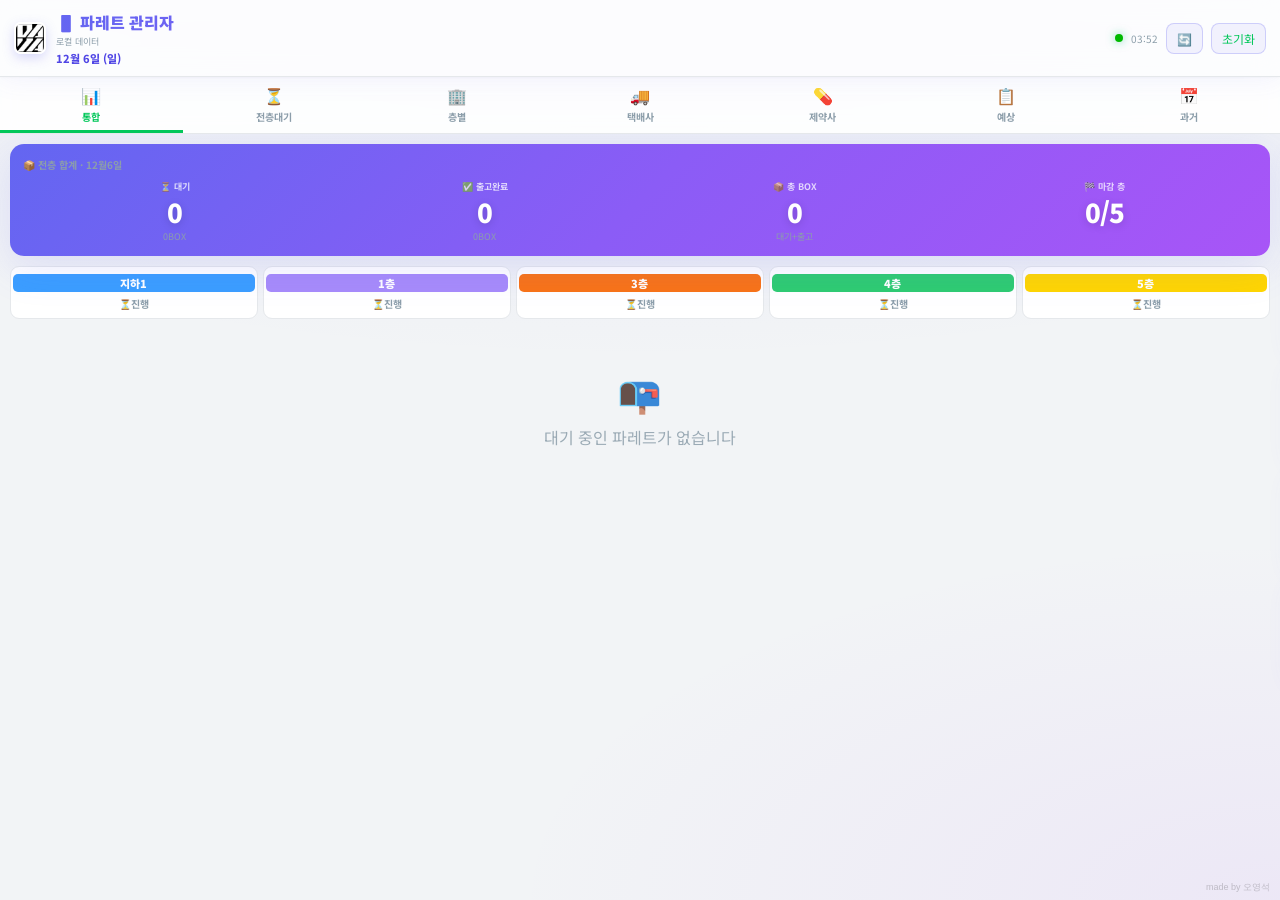
==== admin.html @ 02d4b1ae "Fix shipped pallets lingering in waiting (empty data key dropped by Firebase) When the last pallet s" ====
<!DOCTYPE html>
<html lang="ko" class="theme-admin">
<head>
<meta charset="UTF-8">
<meta name="viewport" content="width=device-width, initial-scale=1.0, maximum-scale=1.0, user-scalable=no">
<title>파레트 관리자</title>
<link rel="apple-touch-icon" href="icon-admin.png">
<meta name="apple-mobile-web-app-capable" content="yes">
<meta name="apple-mobile-web-app-status-bar-style" content="default">
<meta name="apple-mobile-web-app-title" content="파레트 관리">
<link rel="manifest" href="manifest-admin.json">
<link rel="preconnect" href="https://fonts.googleapis.com">
<link rel="preconnect" href="https://fonts.gstatic.com" crossorigin>
<link href="https://fonts.googleapis.com/css2?family=Noto+Sans+KR:wght@400;600;700;800;900&display=swap" rel="stylesheet">
<meta name="theme-color" content="#6366F1">
<link rel="stylesheet" href="css/admin-theme.css">
<style>
:root{
  --bg:#F2F4F6;--card:#FFFFFF;--card2:#F9FAFB;--border:#E5E8EB;
  --text:#1A1A1A;--muted:#8C9EAA;
  --a1:#03C75A;--a2:#FF6B00;--a3:#00B900;--a4:#5046E5;--a5:#FFA800;--a6:#FF4F8B;
  --red:#FF3D3D;
}
*{box-sizing:border-box;margin:0;padding:0;-webkit-tap-highlight-color:transparent;}
html,body{background:var(--bg);color:var(--text);font-family:'Noto Sans KR','Apple SD Gothic Neo',sans-serif;min-height:100vh;}

.hdr{position:sticky;top:0;z-index:200;background:#FFFFFF;border-bottom:2px solid var(--a1);padding:10px 14px;display:flex;align-items:center;gap:10px;box-shadow:0 1px 6px rgba(0,0,0,.07);}
.hdr-info{flex:1;min-width:0;}
.hdr-title{font-size:15px;font-weight:900;color:var(--text);}
.hdr-sub{font-size:9px;color:var(--muted);margin-top:1px;}
.hdr-r{display:flex;align-items:center;gap:8px;flex-shrink:0;}
.live-dot{width:8px;height:8px;border-radius:50%;background:var(--a3);box-shadow:0 0 6px var(--a3);animation:pulse 2s infinite;}
@keyframes pulse{0%,100%{opacity:1}50%{opacity:.4}}
.hdr-time{font-size:10px;color:var(--muted);}
.refresh-fab{background:rgba(3,199,90,.1);border:1px solid rgba(3,199,90,.3);color:var(--a1);border-radius:8px;padding:6px 10px;font-size:12px;cursor:pointer;font-family:inherit;}

/* 탭 */
.tab-nav{position:sticky;top:58px;z-index:90;background:#FFFFFF;border-bottom:1px solid var(--border);display:flex;}
.tab-btn{flex:1;border:none;background:transparent;cursor:pointer;font-family:inherit;display:flex;flex-direction:column;align-items:center;padding:7px 4px 6px;gap:2px;border-bottom:3px solid transparent;color:var(--muted);}
.tab-btn.active{color:var(--a1);border-bottom-color:var(--a1);}
.tab-icon{font-size:16px;}
.tab-label{font-size:10px;font-weight:700;}
.tab-badge{font-size:9px;background:var(--red);color:#fff;border-radius:8px;padding:1px 5px;min-width:14px;text-align:center;}

/* 슬라이더 */
.pages-outer{overflow:hidden;}
.pages-slider{display:flex;width:700%;transition:transform .3s cubic-bezier(.4,0,.2,1);}
.page{width:14.285%;padding:10px 10px 80px;}

/* 요약 */
.big-card{background:linear-gradient(135deg,#E8F5EC,#EEF9F1);border:1px solid rgba(3,199,90,.22);border-radius:14px;padding:13px;margin-bottom:10px;position:relative;overflow:hidden;}
.big-card::before{content:'';position:absolute;top:0;left:0;right:0;height:3px;background:linear-gradient(90deg,var(--a1),var(--a4),var(--a6));}
.big-grid{display:grid;grid-template-columns:1fr 1fr 1fr 1fr;gap:6px;}
.bgn{text-align:center;}
.bgn-lbl{font-size:9px;color:var(--muted);font-weight:700;}
.bgn-val{font-size:22px;font-weight:900;letter-spacing:-1px;}

/* 마감 알림 */
.alert-card{background:rgba(46,204,113,.07);border:1.5px solid rgba(46,204,113,.25);border-radius:12px;padding:10px 12px;margin-bottom:8px;}
.alert-title{font-size:12px;font-weight:800;color:var(--a3);margin-bottom:8px;}
.alert-item{display:flex;align-items:center;gap:8px;padding:5px 0;border-bottom:1px solid rgba(46,204,113,.1);}
.alert-item:last-child{border-bottom:none;}
.alert-floor{padding:2px 8px;border-radius:5px;font-size:10px;font-weight:900;color:#fff;flex-shrink:0;}
.alert-txt{font-size:11px;font-weight:700;flex:1;}
.alert-time{font-size:10px;color:var(--muted);}

/* 카드 공통 */
.card{background:var(--card);border:1px solid var(--border);border-radius:12px;overflow:hidden;margin-bottom:8px;}
.card-hdr{padding:9px 12px;background:var(--card2);border-bottom:1px solid var(--border);display:flex;align-items:center;gap:8px;}
.card-body{padding:8px;}

/* 택배사 카드 */
.c-bar{width:4px;height:20px;border-radius:3px;flex-shrink:0;}
.c-name{font-size:13px;font-weight:800;flex:1;}
.c-total{text-align:right;}
.c-plt{font-size:16px;font-weight:900;}
.c-box{font-size:10px;color:var(--muted);}

/* 파레트 카드 (작은 버전) */
.plt-row{display:flex;align-items:flex-start;gap:7px;background:var(--card2);border-radius:8px;padding:7px 9px;margin-bottom:5px;}
.plt-row:last-child{margin-bottom:0;}
.pr-dot{width:6px;height:6px;border-radius:50%;flex-shrink:0;margin-top:4px;}
.pr-info{flex:1;}
.pr-top{display:flex;align-items:center;gap:5px;margin-bottom:3px;}
.pr-no{background:var(--a5);color:#000;border-radius:4px;padding:1px 6px;font-size:11px;font-weight:900;}
.pr-floor{font-size:9px;padding:1px 5px;border-radius:4px;color:#fff;}
.pr-box{font-size:12px;font-weight:900;color:var(--text);}
.pr-items{font-size:10px;color:var(--text);font-weight:600;line-height:1.6;}
.pr-item-box{color:var(--muted);font-size:9px;}

/* 층별 */
.floor-sec{background:var(--card);border:1px solid var(--border);border-radius:12px;overflow:hidden;margin-bottom:8px;}
.floor-sec-hdr{display:flex;align-items:center;gap:8px;padding:9px 12px;background:var(--card2);border-bottom:1px solid var(--border);}
.floor-badge{padding:3px 10px;border-radius:7px;font-size:12px;font-weight:900;color:#fff;flex-shrink:0;}
.floor-total{margin-left:auto;font-size:11px;color:var(--muted);}
.done-chip{font-size:10px;font-weight:800;color:var(--a3);background:rgba(46,204,113,.12);border-radius:5px;padding:2px 7px;}
.floor-sec-body{padding:8px;}
.floor-c-grid{display:grid;grid-template-columns:1fr 1fr 1fr 1fr;gap:5px;margin-bottom:6px;}
.fcc{background:var(--card2);border-radius:7px;padding:5px 6px;text-align:center;}
.fcc-name{font-size:9px;color:var(--muted);font-weight:700;}
.fcc-val{font-size:14px;font-weight:900;}
.fcc-box{font-size:9px;color:var(--muted);}

/* 제약사별 */
.pharma-card{background:var(--card);border:1px solid var(--border);border-radius:12px;overflow:hidden;margin-bottom:8px;}
.pharma-hdr{padding:9px 12px;background:var(--card2);border-bottom:1px solid var(--border);display:flex;align-items:center;gap:8px;}
.pharma-dot{width:8px;height:8px;border-radius:50%;flex-shrink:0;}
.pharma-name{font-size:13px;font-weight:800;flex:1;}
.pharma-total{font-size:16px;font-weight:900;}
.pharma-body{padding:8px;}

/* 빈 상태 */
.empty{text-align:center;padding:36px 16px;color:var(--muted);}
.empty-icon{font-size:36px;margin-bottom:8px;}
</style>
</head>
<body>

<div class="hdr">
  <img src="[data-uri]" style="width:32px;height:32px;border-radius:7px;object-fit:cover;flex-shrink:0;" alt="DAYA">
  <div class="hdr-info">
    <div class="hdr-title">📱 파레트 관리자</div>
    <div class="hdr-sub" id="hdrSub">전층 실시간 모니터링</div>
  <div id="adminDate" style="font-size:11px;font-weight:800;color:var(--a5);margin-top:2px;"></div>
  </div>
  <div class="hdr-r">
    <div class="live-dot"></div>
    <div class="hdr-time" id="hdrTime">--:--</div>
    <button class="refresh-fab" onclick="loadData()">🔄</button>
    <button class="refresh-fab" style="background:rgba(249,115,22,.12);border-color:rgba(249,115,22,.3);color:var(--a2)" onclick="manualResetAdmin()">초기화</button>
  </div>
</div>

<div class="tab-nav">
  <button class="tab-btn active" onclick="goTab(0,this)"><span class="tab-icon">📊</span><span class="tab-label">통합</span></button>
  <button class="tab-btn" onclick="goTab(1,this)"><span class="tab-icon">⏳</span><span class="tab-label">전층대기</span></button>
  <button class="tab-btn" onclick="goTab(2,this)"><span class="tab-icon">🏢</span><span class="tab-label">층별</span></button>
  <button class="tab-btn" onclick="goTab(3,this)"><span class="tab-icon">🚚</span><span class="tab-label">택배사</span></button>
  <button class="tab-btn" onclick="goTab(4,this)"><span class="tab-icon">💊</span><span class="tab-label">제약사</span></button>
  <button class="tab-btn" onclick="goTab(5,this)"><span class="tab-icon">📋</span><span class="tab-label">예상</span></button>
  <button class="tab-btn" onclick="goTab(6,this)"><span class="tab-icon">📅</span><span class="tab-label">과거</span></button>
</div>

<div class="pages-outer">
  <div class="pages-slider" id="slider" style="width:700%">
    <div class="page" id="page0"></div>
    <div class="page" id="page1"></div>
    <div class="page" id="page2"></div>
    <div class="page" id="page3"></div>
    <div class="page" id="page4"></div>
    <div class="page" id="page5"></div>
    <div class="page" id="page6"></div>
  </div>
</div>

<script>

function getTodayStr(){
  var d=new Date();
  var days=['일','월','화','수','목','금','토'];
  var month=d.getMonth()+1;
  var date=d.getDate();
  var day=days[d.getDay()];
  return month+'월 '+date+'일 ('+day+')';
}
var FB_URL = 'https://pallete-system-default-rtdb.asia-southeast1.firebasedatabase.app';
var ALL_FLOORS = ['B1','1F','3F','4F','5F'];
var FN = {'B1':'지하1층','1F':'1층','3F':'3층','4F':'4층','5F':'5층'};
var FNS = {'B1':'지하1','1F':'1층','3F':'3층','4F':'4층','5F':'5층'};
var FCOLORS = {'B1':'#3b9eff','1F':'#a78bfa','3F':'#f97316','4F':'#2ecc71','5F':'#ffd600'};
var PC = ['#3b9eff','#a78bfa','#f97316','#2ecc71','#ffd600','#ff6b9d','#06b6d4','#84cc16','#ef4444','#14b8a6','#ec4899','#8b5cf6','#f59e0b','#10b981','#6366f1','#78716c','#0ea5e9'];
var DC = [{id:'koryo',name:'고려택배',icon:'📦',color:'#3b9eff'},{id:'hanjin',name:'한진',icon:'🚚',color:'#a78bfa'},{id:'cj',name:'CJ',icon:'📫',color:'#f97316'},{id:'yongma',name:'용마',icon:'🏎',color:'#2ecc71'}];
var DP = ['구주제약','비씨월드제약','부광약품','대우제약','조아제약','동구바이오제약','삼천당제약','안국약품','한국파마','국제약품','아주약품','진양제약','매넬티제약','팜젠사이언스','경동제약','한국휴텍스제약','경동약품','에리슨제약'];

var waiting={}, doneStatus={}, notifications={};
var shipments={}, reports={};
var ELEVATORS={office:'사무 엘베', inbound:'입고 엘베'};
var ELEV_EMOJI={office:'🏢', inbound:'📥'};
var ELEV_COLOR={office:'#03C75A', inbound:'#2d6cdf'};
var cfg={couriers:DC, pharmas:DP};
var curTab=0, clockTimer=null;

var _mem={};
function lsGet(k){try{var v=localStorage.getItem(k);if(v!==null)return v;}catch(e){}return _mem[k]||null;}
function lsSet(k,v){try{localStorage.setItem(k,v);}catch(e){}_mem[k]=v;}

function loadCfgLocal(){
  var s=lsGet('plt_cfg');
  if(s){try{var c=JSON.parse(s);if(c.couriers&&c.couriers.length)cfg.couriers=c.couriers;if(c.pharmas&&c.pharmas.length)cfg.pharmas=c.pharmas;}catch(e){}}
}


function checkResetSignalAdmin(){
  fetch(FB_URL+'/reset_signal.json?t='+Date.now())
    .then(function(r){return r.json();})
    .then(function(d){
      if(!d||!d.resetAt) return;
      var key='admin_last_reset';
      var last=lsGet(key);
      if(last===d.resetAt) return;
      lsSet(key,d.resetAt);
      if(d.date===getDayKeyAdmin()){
        // 관리자앱 데이터 초기화
        waiting={};doneStatus={};shipments={};reports={};notifications={};
        ALL_FLOORS.forEach(function(f){waiting[f]=[];});
        render();
        var el=document.getElementById('hdrSub');
        if(el) el.textContent='📅 일일마감 - 새 작업 시작됨';
      }
    }).catch(function(){});
}
function getDayKeyAdmin(){var d=new Date();return d.getFullYear()+'-'+String(d.getMonth()+1).padStart(2,'0')+'-'+String(d.getDate()).padStart(2,'0');}

function init(){
  clockTimer=setInterval(function(){
    var n=new Date();
    var el=document.getElementById('hdrTime');
    if(el)el.textContent=n.getHours().toString().padStart(2,'0')+':'+n.getMinutes().toString().padStart(2,'0');
  },1000);
  loadData();
  setInterval(loadData,10000);
  setInterval(checkResetSignalAdmin,10000);
  checkResetSignalAdmin();
  checkAdminNewDay();
}

async function loadData(){
  loadCfgLocal();
  try{
    // reset_signal 감지
    try{
      var rs=await fetch(FB_URL+'/reset_signal.json?t='+Date.now());
      var sig=await rs.json();
      if(sig&&sig.resetAt){
        var lastReset=lsGet('plt_admin_last_reset');
        if(lastReset!==sig.resetAt){
          lsSet('plt_admin_last_reset',sig.resetAt);
          waiting={};doneStatus={};notifications={};shipments={};reports={};
          ALL_FLOORS.forEach(function(f){waiting[f]=[];});
          render();
          document.getElementById('hdrSub').textContent='🔄 초기화됨 · 새 작업 시작';
        }
      }
    }catch(e2){}
    var _t=Date.now();
    var r=await fetch(FB_URL+'/waiting.json?t='+_t);
    var d=await r.json();
    if(d){waiting=d.data||{};doneStatus=d.doneStatus||{};} // data 없으면=대기 비움(빈배열은 FB가 삭제)
    var r2=await fetch(FB_URL+'/notifications.json?t='+_t);
    var d2=await r2.json();
    if(d2)notifications=d2||{};
    // 출고완료 + 마감 보고서 (모니터와 동일 데이터)
    var r3=await fetch(FB_URL+'/shipments.json?t='+_t);
    var d3=await r3.json();
    shipments=d3||{};
    var r4=await fetch(FB_URL+'/reports.json?t='+_t);
    var d4=await r4.json();
    reports=d4||{};
    var now=new Date();
    document.getElementById('hdrSub').textContent=now.getHours().toString().padStart(2,'0')+':'+now.getMinutes().toString().padStart(2,'0')+':'+now.getSeconds().toString().padStart(2,'0')+' 업데이트';
  }catch(e){
    var s=lsGet('plt_state');
    if(s){try{var pd=JSON.parse(s);waiting=pd.waiting||{};doneStatus=pd.doneStatus||{};}catch(e2){}}
    document.getElementById('hdrSub').textContent='로컬 데이터';
  }
  render();
}

function goTab(idx,btn){
  curTab=idx;
  document.querySelectorAll('.tab-btn').forEach(function(b){b.classList.remove('active');});
  btn.classList.add('active');
  document.getElementById('slider').style.transform='translateX(-'+(idx*14.285)+'%)';;
  if(idx===5)renderPage5();
  if(idx===6)renderPage6();;
}

function sumAll(filterFloor,filterCourier){
  var plt=0,box=0;
  ALL_FLOORS.forEach(function(f){
    if(filterFloor&&f!==filterFloor)return;
    (waiting[f]||[]).forEach(function(p){
      if(filterCourier&&p.courierId!==filterCourier)return;
      plt++;box+=p.totalBox||0;
    });
  });
  return {plt:plt,box:box};
}

// 출고완료(shipments) 합계 — 모니터 KPI와 동일 기준
function sumShipped(filterFloor,filterCourier){
  var plt=0,box=0;
  Object.keys(shipments||{}).forEach(function(k){
    var e=shipments[k];
    if(!e||!e.pallets)return;
    if(filterFloor&&e.floor!==filterFloor)return;
    e.pallets.forEach(function(p){
      if(filterCourier&&p.courierId!==filterCourier)return;
      plt++;box+=p.totalBox||0;
    });
  });
  return {plt:plt,box:box};
}

function render(){
  renderPage0();
  renderPage1();
  renderPage2();
  renderPage3();
  renderPage4();
}


var expectData2 = {};

function renderPage5(){
  var container = document.getElementById('page5');
  fetch(FB_URL+'/expect.json')
    .then(function(r){return r.json();})
    .then(function(d){
      if(!d||!d.data||!Object.keys(d.data).some(function(k){return d.data[k]>0;})){
        container.innerHTML='<div style="padding:10px"><div style="text-align:center;padding:30px;color:var(--muted);font-size:13px;">예상 데이터가 없습니다<br><small>작업자앱 예상 탭에서 입력</small></div></div>';
        return;
      }
      expectData2 = d.data||{};
      var meta = d;

      // 총합 계산
      var totalExp=0, totalAct=0;
      Object.keys(expectData2).forEach(function(k){totalExp+=expectData2[k]||0;});
      ALL_FLOORS.forEach(function(f){
        (waiting[f]||[]).forEach(function(){totalAct++;});
      });
      var pct=totalExp>0?Math.round(totalAct/totalExp*100):0;

      var html='<div style="padding:10px;">';
      // KPI
      html+='<div style="display:grid;grid-template-columns:1fr 1fr 1fr;gap:7px;margin-bottom:12px;">';
      html+='<div style="background:rgba(167,139,250,.1);border:1px solid rgba(167,139,250,.25);border-radius:10px;padding:10px;text-align:center;"><div style="font-size:10px;color:var(--a4);font-weight:700;">📋 예상</div><div style="font-size:22px;font-weight:900;color:var(--a4);">'+totalExp+'</div><div style="font-size:10px;color:var(--muted);">파레트</div></div>';
      html+='<div style="background:rgba(46,204,113,.1);border:1px solid rgba(46,204,113,.25);border-radius:10px;padding:10px;text-align:center;"><div style="font-size:10px;color:var(--a3);font-weight:700;">✅ 실제</div><div style="font-size:22px;font-weight:900;color:var(--a3);">'+totalAct+'</div><div style="font-size:10px;color:var(--muted);">파레트</div></div>';
      html+='<div style="background:rgba(59,158,255,.1);border:1px solid rgba(59,158,255,.25);border-radius:10px;padding:10px;text-align:center;"><div style="font-size:10px;color:var(--a1);font-weight:700;">📊 달성률</div><div style="font-size:22px;font-weight:900;color:'+(pct>=100?'var(--a3)':pct>=50?'var(--a5)':'var(--red)')+';">'+pct+'%</div></div>';
      html+='</div>';

      // 층별 비교
      html+='<div style="font-size:11px;font-weight:700;color:var(--muted);margin-bottom:7px;">층별 예상 vs 실제</div>';
      ALL_FLOORS.forEach(function(floor){
        var actByC={};
        DC.forEach(function(c){actByC[c.id]=0;});
        (waiting[floor]||[]).forEach(function(p){if(actByC[p.courierId]!==undefined)actByC[p.courierId]++;});

        var floorExp=0, floorAct=0;
        DC.forEach(function(c){
          floorExp+=expectData2[floor+'_'+c.id]||0;
          floorAct+=actByC[c.id]||0;
        });

        var diff=floorAct-floorExp;
        var diffColor=diff>0?'var(--a3)':diff<0?'var(--red)':'var(--muted)';
        var pctF=floorExp>0?Math.round(floorAct/floorExp*100):0;

        html+='<div style="background:var(--card);border:1px solid var(--border);border-radius:10px;padding:9px 11px;margin-bottom:7px;">'
          +'<div style="display:flex;align-items:center;gap:8px;margin-bottom:7px;">'
            +'<div style="background:'+FCOLORS[floor]+';color:#fff;border-radius:6px;padding:3px 9px;font-size:11px;font-weight:900;">'+FN[floor]+'</div>'
            +(floorExp>0?'<div style="font-size:11px;color:var(--muted);">예상 <strong style="color:var(--a4);">'+floorExp+'</strong></div>':'')
            +'<div style="font-size:11px;color:var(--muted);">실제 <strong style="color:var(--a3);">'+floorAct+'</strong></div>'
            +(floorExp>0?'<div style="font-size:11px;font-weight:800;color:'+diffColor+';margin-left:auto;">'+(diff>=0?'+':'')+diff+' ('+pctF+'%)</div>':'')
          +'</div>'
          +'<div style="display:grid;grid-template-columns:repeat(4,1fr);gap:5px;">';
        DC.forEach(function(c){
          var exp=expectData2[floor+'_'+c.id]||0;
          var act=actByC[c.id]||0;
          var d2=act-exp;
          html+='<div style="background:'+c.color+'15;border:1px solid '+c.color+'35;border-radius:7px;padding:5px;text-align:center;">'
            +'<div style="font-size:9px;font-weight:700;color:'+c.color+';">'+c.icon+' '+c.name+'</div>'
            +(exp>0?'<div style="font-size:10px;color:var(--a4);">예상 '+exp+'</div>':'<div style="font-size:10px;color:var(--muted);">-</div>')
            +'<div style="font-size:13px;font-weight:900;color:var(--a3);">'+act+'</div>'
            +(exp>0?'<div style="font-size:9px;color:'+(d2>=0?'var(--a3)':'var(--red)')+';">'+(d2>=0?'+':'')+d2+'</div>':'')
            +'</div>';
        });
        html+='</div></div>';
      });

      if(meta.worker) html+='<div style="text-align:right;font-size:10px;color:var(--muted);">입력: '+meta.worker+'</div>';
      html+='</div>';
      container.innerHTML=html;
    })
    .catch(function(){
      container.innerHTML='<div style="padding:10px;text-align:center;color:var(--red)">로드 실패</div>';
    });
}

function renderPage6(){
  var container=document.getElementById('page6');
  container.innerHTML='<div style="padding:10px"><div style="text-align:center;padding:16px;color:var(--muted)">📅 로딩 중...</div></div>';
  fetch(FB_URL+'/history.json')
    .then(function(r){return r.json();})
    .then(function(d){
      if(!d||Object.keys(d).length===0){
        container.innerHTML='<div style="padding:10px"><div style="text-align:center;padding:30px;color:var(--muted);font-size:13px;">저장된 과거 데이터가 없습니다</div></div>';
        return;
      }
      var keys=Object.keys(d).sort().reverse();
      var html='<div style="padding:10px;display:flex;flex-direction:column;gap:8px;">';
      keys.forEach(function(date){
        var rec=d[date];if(!rec)return;
        html+='<div style="background:var(--card);border:1px solid var(--border);border-radius:12px;overflow:hidden;">'
          +'<div style="padding:9px 12px;background:var(--card2);border-bottom:1px solid var(--border);display:flex;align-items:center;gap:8px;">'
            +'<span style="font-size:14px;font-weight:900;color:var(--a5);">'+date+'</span>'
            +'<span style="margin-left:auto;font-weight:800;color:var(--a3);font-size:13px;">'+rec.totalPlt+'PLT · '+rec.totalBox+'BOX</span>'
          +'</div>'
          +'<div style="padding:9px 12px;">'
          +'<div style="display:grid;grid-template-columns:repeat(5,1fr);gap:4px;margin-bottom:7px;">';
        ALL_FLOORS.forEach(function(f){
          var fd=rec.byFloor?rec.byFloor[f]:null;
          html+='<div style="background:var(--card2);border-radius:6px;padding:5px;text-align:center;">'
            +'<div style="font-size:9px;font-weight:800;color:'+FCOLORS[f]+'">'+FNS[f]+'</div>'
            +(fd?'<div style="font-size:13px;font-weight:900;">'+fd.plt+'</div><div style="font-size:9px;color:var(--muted);">'+fd.box+'BOX</div>'+'<div style="font-size:8px;color:'+(fd.done?'var(--a3)':'var(--muted)')+';">'+(fd.done?'✅마감':'진행')+'</div>':'<div style="font-size:11px;color:var(--muted);">-</div>')
            +'</div>';
        });
        html+='</div>';
        if(rec.byCourier){
          html+='<div style="display:flex;flex-wrap:wrap;gap:4px;">';
          DC.forEach(function(c){
            var cd=rec.byCourier[c.id];if(!cd)return;
            html+='<span style="background:'+c.color+'22;border:1px solid '+c.color+'55;border-radius:5px;padding:3px 7px;font-size:10px;font-weight:700;">'+c.icon+c.name+' '+cd.plt+'PLT·'+cd.box+'BOX</span>';
          });
          html+='</div>';
        }
        html+='</div></div>';
      });
      html+='</div>';
      container.innerHTML=html;
    }).catch(function(){container.innerHTML='<div style="padding:10px;text-align:center;color:var(--red)">로드 실패</div>';});
}


function renderPage0(){
  var g=sumAll();
  var s=sumShipped();
  var doneCnt=ALL_FLOORS.filter(function(f){return doneStatus[f];}).length;
  var now=new Date();
  var html='<div class="big-card">'
    +'<div style="font-size:10px;color:var(--muted);font-weight:700;margin-bottom:8px">📦 전층 합계 · '+(now.getMonth()+1)+'월'+now.getDate()+'일</div>'
    +'<div class="big-grid">'
      +'<div class="bgn"><div class="bgn-lbl">⏳ 대기</div><div class="bgn-val" style="color:var(--a5)">'+g.plt+'</div><div style="font-size:9px;color:var(--muted)">'+g.box+'BOX</div></div>'
      +'<div class="bgn"><div class="bgn-lbl">✅ 출고완료</div><div class="bgn-val" style="color:var(--a3)">'+s.plt+'</div><div style="font-size:9px;color:var(--muted)">'+s.box+'BOX</div></div>'
      +'<div class="bgn"><div class="bgn-lbl">📦 총 BOX</div><div class="bgn-val" style="color:var(--a1)">'+(g.box+s.box)+'</div><div style="font-size:9px;color:var(--muted)">대기+출고</div></div>'
      +'<div class="bgn"><div class="bgn-lbl">🏁 마감 층</div><div class="bgn-val" style="color:var(--a3)">'+doneCnt+'/'+ALL_FLOORS.length+'</div></div>'
    +'</div></div>';

  // 층별 마감 상태 한눈에
  html+='<div style="display:flex;gap:5px;margin-bottom:10px;">';
  ALL_FLOORS.forEach(function(f){
    var done=doneStatus[f]||false;
    html+='<div style="flex:1;background:'+(done?'rgba(46,204,113,.12)':'var(--card)')+';border:1px solid '+(done?'rgba(46,204,113,.35)':'var(--border)')+';border-radius:9px;padding:7px 2px;text-align:center;">'
      +'<div style="background:'+FCOLORS[f]+';color:#fff;border-radius:5px;padding:1px 0;font-size:11px;font-weight:900;margin-bottom:4px;">'+FNS[f]+'</div>'
      +(done?'<div style="font-size:10px;font-weight:800;color:var(--a3);">✅마감</div>':'<div style="font-size:10px;font-weight:700;color:var(--muted);">⏳진행</div>')
      +'</div>';
  });
  html+='</div>';

  // 마감 알림
  var alerts=[];
  if(notifications&&typeof notifications==='object'){
    Object.keys(notifications).forEach(function(floor){
      var n=notifications[floor];
      if(n&&n.type==='closing')alerts.push(n);
    });
  }
  if(alerts.length>0){
    html+='<div class="alert-card"><div class="alert-title">🏁 마감 완료 알림</div>';
    alerts.forEach(function(a){
      var t=a.closedAt?new Date(a.closedAt):null;
      var ts=t?(t.getHours().toString().padStart(2,'0')+':'+t.getMinutes().toString().padStart(2,'0')):'';
      html+='<div class="alert-item">'
        +'<div class="alert-floor" style="background:'+FCOLORS[a.floor]+'">'+FN[a.floor]+'</div>'
        +'<div class="alert-txt">'+a.totalPlt+'PLT · '+a.totalBox+'BOX · '+a.worker+'</div>'
        +'<div class="alert-time">'+ts+'</div>'
      +'</div>';
    });
    html+='</div>';
  }

  // 택배사별 요약 (대기 + 출고완료)
  var hasAny=false;
  cfg.couriers.forEach(function(c){
    var cs=sumAll(null,c.id);
    var ss=sumShipped(null,c.id);
    if(cs.plt===0&&ss.plt===0)return;
    hasAny=true;
    html+='<div class="card">'
      +'<div class="card-hdr">'
        +'<div class="c-bar" style="background:'+c.color+'"></div>'
        +'<div class="c-name">'+c.icon+' '+c.name+'</div>'
        +'<div class="c-total" style="display:flex;gap:10px;align-items:center;">'
          +'<div style="text-align:center;"><div style="font-size:9px;color:var(--a5);font-weight:700;">⏳대기</div><div class="c-plt" style="color:var(--a5)">'+cs.plt+'</div></div>'
          +'<div style="text-align:center;"><div style="font-size:9px;color:var(--a3);font-weight:700;">✅출고</div><div class="c-plt" style="color:var(--a3)">'+ss.plt+'</div></div>'
          +'<div class="c-box">'+(cs.box+ss.box)+'BOX</div>'
        +'</div>'
      +'</div>'
      +'<div class="card-body">';
    var allPallets=[];
    ALL_FLOORS.forEach(function(f){
      (waiting[f]||[]).forEach(function(p){if(p.courierId===c.id)allPallets.push(Object.assign({},p,{floor:f}));});
    });
    allPallets.sort(function(a,b){return ALL_FLOORS.indexOf(a.floor)-ALL_FLOORS.indexOf(b.floor)||a.pltNo-b.pltNo;});
    allPallets.forEach(function(p){
      html+='<div class="plt-row">'
        +'<div class="pr-dot" style="background:'+FCOLORS[p.floor]+'"></div>'
        +'<div class="pr-info">'
          +'<div class="pr-top"><div class="pr-no">No.'+p.pltNo+'</div><div class="pr-floor" style="background:'+FCOLORS[p.floor]+'">'+FNS[p.floor]+'</div></div>'
          +'<div class="pr-items">'+p.items.map(function(it){return it.pharma+'<span class="pr-item-box"> '+it.box+'박스</span>';}).join(' / ')+'</div>'
        +'</div>'
        +'<div style="text-align:right;flex-shrink:0;"><div class="pr-box">'+p.totalBox+'BOX</div></div>'
      +'</div>';
    });
    if(allPallets.length===0) html+='<div style="text-align:center;padding:10px;color:var(--a3);font-size:11px;font-weight:700;">✅ 대기 없음 · 전량 출고완료 ('+ss.plt+'PLT)</div>';
    html+='</div></div>';
  });
  if(!hasAny) html+='<div class="empty"><div class="empty-icon">📭</div>대기 중인 파레트가 없습니다</div>';
  document.getElementById('page0').innerHTML=html;
}

function renderPage1(){
  // 전층 대기현황
  var html = '';
  ALL_FLOORS.forEach(function(floor){
    var list = waiting[floor]||[];
    var isDone = doneStatus[floor]||false;
    html += '<div class="floor-sec">'
      + '<div class="floor-sec-hdr">'
      + '<div class="floor-badge" style="background:'+FCOLORS[floor]+'">'+FN[floor]+'</div>'
      + (isDone
        ? '<div class="done-chip" style="margin-left:auto;">✅ 마감완료</div>'
        : '<div class="floor-total" style="margin-left:auto;">대기 <strong style="color:var(--a5)">'+list.length+'</strong>개</div>')
      + '</div>';
    if(!isDone && list.length > 0){
      html += '<div class="floor-sec-body">';
      list.slice().sort(function(a,b){ return a.courierId>b.courierId?1:a.courierId<b.courierId?-1:a.pltNo-b.pltNo; }).forEach(function(p){
        var c = DC.find(function(x){ return x.id===p.courierId; })||{color:'#555',icon:'📦',name:p.courierId};
        html += '<div class="plt-row">'
          + '<div class="pr-dot" style="background:'+c.color+'"></div>'
          + '<div class="pr-info">'
          + '<div class="pr-top"><div class="pr-no">No.'+p.pltNo+'</div><span style="font-size:9px;color:#fff;background:'+c.color+';border-radius:4px;padding:1px 5px;">'+c.icon+' '+c.name+'</span></div>'
          + '<div class="pr-items">'+p.items.map(function(it){ return it.pharma+'<span class="pr-item-box"> '+it.box+'박스</span>'; }).join(' / ')+'</div>'
          + '</div>'
          + '<div style="text-align:right;flex-shrink:0;font-size:12px;font-weight:900;">'+p.totalBox+'BOX</div>'
          + '</div>';
      });
      html += '</div>';
    } else if(!isDone){
      html += '<div class="floor-sec-body"><div style="text-align:center;padding:12px;color:var(--muted);font-size:12px;">대기 없음</div></div>';
    }
    html += '</div>';
  });
  document.getElementById('page1').innerHTML = html || '<div class="empty"><div class="empty-icon">📭</div>대기 중인 파레트가 없습니다</div>';
}

function renderPage2(){
  var html='';
  var hasAny=false;
  ALL_FLOORS.forEach(function(floor){
    var list=waiting[floor]||[];
    var isDone=doneStatus[floor]||false;
    var fs=sumAll(floor);
    if(fs.plt===0&&!isDone)return;
    hasAny=true;
    html+='<div class="floor-sec">'
      +'<div class="floor-sec-hdr">'
        +'<div class="floor-badge" style="background:'+FCOLORS[floor]+'">'+FN[floor]+'</div>'
        +(isDone?'<div class="done-chip">✅ 마감완료</div>':'<div class="floor-total">PLT <strong style="color:'+FCOLORS[floor]+'">'+fs.plt+'</strong></div>')
      +'</div>';
    if(!isDone&&list.length>0){
      html+='<div class="floor-sec-body"><div class="floor-c-grid">';
      cfg.couriers.forEach(function(c){
        var cs=sumAll(floor,c.id);
        html+='<div class="fcc"><div class="fcc-name">'+c.icon+c.name+'</div><div class="fcc-val" style="color:'+c.color+'">'+cs.plt+'</div><div class="fcc-box">'+cs.box+'BOX</div></div>';
      });
      html+='</div>';
      list.slice().sort(function(a,b){return a.courierId>b.courierId?1:-1||a.pltNo-b.pltNo;}).forEach(function(p){
        var c=cfg.couriers.find(function(x){return x.id===p.courierId;})||{color:'#555',icon:'📦',name:p.courierId};
        html+='<div class="plt-row">'
          +'<div class="pr-dot" style="background:'+c.color+'"></div>'
          +'<div class="pr-info">'
            +'<div class="pr-top"><div class="pr-no">No.'+p.pltNo+'</div><span style="font-size:9px;color:#fff;background:'+c.color+';border-radius:4px;padding:1px 5px;">'+c.icon+c.name+'</span></div>'
            +'<div class="pr-items">'+p.items.map(function(it){return it.pharma+'<span class="pr-item-box"> '+it.box+'박스</span>';}).join(' / ')+'</div>'
          +'</div>'
          +'<div style="text-align:right;flex-shrink:0;font-size:12px;font-weight:900;color:var(--text)">'+p.totalBox+'BOX</div>'
        +'</div>';
      });
      html+='</div>';
    }
    html+='</div>';
  });
  if(!hasAny) html='<div class="empty"><div class="empty-icon">🏢</div>대기 중인 파레트가 없습니다</div>';
  document.getElementById('page2').innerHTML=html;
}

function renderPage3(){
  var html='';
  var hasAny=false;
  cfg.couriers.forEach(function(c){
    var allPallets=[];
    ALL_FLOORS.forEach(function(f){
      (waiting[f]||[]).forEach(function(p){if(p.courierId===c.id)allPallets.push(Object.assign({},p,{floor:f}));});
    });
    if(allPallets.length===0)return;
    hasAny=true;
    var totBox=allPallets.reduce(function(s,p){return s+p.totalBox;},0);
    html+='<div class="card">'
      +'<div class="card-hdr"><div class="c-bar" style="background:'+c.color+'"></div><div class="c-name">'+c.icon+' '+c.name+'</div>'
      +'<div class="c-total"><div class="c-plt" style="color:'+c.color+'">'+allPallets.length+'PLT</div><div class="c-box">'+totBox+'BOX</div></div></div>'
      +'<div class="card-body">';
    allPallets.sort(function(a,b){return ALL_FLOORS.indexOf(a.floor)-ALL_FLOORS.indexOf(b.floor)||a.pltNo-b.pltNo;}).forEach(function(p){
      html+='<div class="plt-row">'
        +'<div class="pr-dot" style="background:'+FCOLORS[p.floor]+'"></div>'
        +'<div class="pr-info">'
          +'<div class="pr-top"><div class="pr-no">No.'+p.pltNo+'</div><div class="pr-floor" style="background:'+FCOLORS[p.floor]+'">'+FNS[p.floor]+'</div></div>'
          +'<div class="pr-items">'+p.items.map(function(it){return it.pharma+'<span class="pr-item-box"> '+it.box+'박스</span>';}).join(' / ')+'</div>'
        +'</div>'
        +'<div style="text-align:right;flex-shrink:0;font-size:12px;font-weight:900;">'+p.totalBox+'BOX</div>'
      +'</div>';
    });
    html+='</div></div>';
  });
  if(!hasAny) html='<div class="empty"><div class="empty-icon">🚚</div>대기 중인 파레트가 없습니다</div>';
  document.getElementById('page3').innerHTML=html;
}

function renderPage4(){
  var html='';
  var pharmaMap={};
  ALL_FLOORS.forEach(function(f){
    (waiting[f]||[]).forEach(function(p){
      p.items.forEach(function(it){
        if(!pharmaMap[it.pharma])pharmaMap[it.pharma]={name:it.pharma,totalBox:0,pallets:[]};
        pharmaMap[it.pharma].totalBox+=it.box;
        pharmaMap[it.pharma].pallets.push({pltNo:p.pltNo,floor:f,courierId:p.courierId,courierColor:p.courierColor,box:it.box});
      });
    });
  });
  var pharmas=cfg.pharmas.filter(function(p){return pharmaMap[p];});
  if(pharmas.length===0){document.getElementById('page4').innerHTML='<div class="empty"><div class="empty-icon">💊</div>데이터가 없습니다</div>';return;}
  pharmas.forEach(function(pname,pi){
    var pm=pharmaMap[pname];
    var color=PC[pi%PC.length];
    html+='<div class="pharma-card">'
      +'<div class="pharma-hdr"><div class="pharma-dot" style="background:'+color+'"></div><div class="pharma-name">'+pname+'</div><div class="pharma-total" style="color:'+color+'">'+pm.totalBox+'<span style="font-size:10px;color:var(--muted)">BOX</span></div></div>'
      +'<div class="card-body">';
    pm.pallets.forEach(function(pl){
      var c=cfg.couriers.find(function(x){return x.id===pl.courierId;})||{color:pl.courierColor||'#555',icon:'📦',name:pl.courierId};
      html+='<div class="plt-row">'
        +'<div class="pr-dot" style="background:'+FCOLORS[pl.floor]+'"></div>'
        +'<div class="pr-info">'
          +'<div class="pr-top"><div class="pr-no">No.'+pl.pltNo+'</div><div class="pr-floor" style="background:'+FCOLORS[pl.floor]+'">'+FNS[pl.floor]+'</div><span style="font-size:9px;color:#fff;background:'+c.color+';border-radius:4px;padding:1px 5px;">'+c.icon+c.name+'</span></div>'
        +'</div>'
        +'<div style="font-size:12px;font-weight:900;flex-shrink:0;">'+pl.box+'박스</div>'
      +'</div>';
    });
    html+='</div></div>';
  });
  document.getElementById('page4').innerHTML=html;
}

/* ── 초기화 (이중 확인 + 신호 전파) ── */
function manualResetAdmin(){
  if(!confirm('오늘 업무를 마감하고 새 작업을 시작할까요?\n\n현재 데이터가 보관됩니다.')) return;
  if(!confirm('⚠️ 실수 방지 재확인\n\n정말 전체 초기화할까요?\n모든 대기·출고·마감 데이터가 비워집니다.\n(모니터앱에서 복구 가능)')) return;
  adminDailyReset(false);
}

async function adminDailyReset(silent){
  var today=getDayKeyAdmin();
  try{
    var totalPlt=0,totalBox=0,byFloor={},byCourier={},allShipped=[];
    ALL_FLOORS.forEach(function(f){
      var wl=waiting[f]||[];
      var sl=[];Object.keys(shipments||{}).forEach(function(k){var e=shipments[k];if(e&&e.floor===f&&e.pallets){sl=sl.concat(e.pallets);allShipped=allShipped.concat(e.pallets.map(function(p){return Object.assign({},p,{floor:f});}));}});
      var all=wl.concat(sl);
      byFloor[f]={plt:all.length,box:all.reduce(function(s,p){return s+(p.totalBox||0);},0),done:doneStatus[f]||false};
      all.forEach(function(p){ if(!byCourier[p.courierId])byCourier[p.courierId]={plt:0,box:0}; byCourier[p.courierId].plt++; byCourier[p.courierId].box+=p.totalBox||0; totalPlt++; totalBox+=p.totalBox||0; });
    });
    var record={date:today,savedAt:new Date().toISOString(),totalPlt:totalPlt,totalBox:totalBox,byFloor:byFloor,byCourier:byCourier,pallets:allShipped};
    await fetch(FB_URL+'/history/'+today+'.json',{method:'PUT',headers:{'Content-Type':'application/json'},body:JSON.stringify(record)});
    var empty={data:{},updatedAt:new Date().toISOString(),doneStatus:{}};
    ALL_FLOORS.forEach(function(f){empty.data[f]=[];});
    await Promise.all([
      fetch(FB_URL+'/waiting.json',{method:'PUT',headers:{'Content-Type':'application/json'},body:JSON.stringify(empty)}),
      fetch(FB_URL+'/shipments.json',{method:'DELETE'}),
      fetch(FB_URL+'/notifications.json',{method:'DELETE'}),
      fetch(FB_URL+'/reports.json',{method:'DELETE'})
    ]);
    var resetAt=new Date().toISOString();
    await fetch(FB_URL+'/reset_signal.json',{method:'PUT',headers:{'Content-Type':'application/json'},body:JSON.stringify({date:today,resetAt:resetAt,by:'관리자'})});
    lsSet('plt_admin_last_reset',resetAt); lsSet('admin_last_reset',resetAt); lsSet('plt_admin_last_day',today);
    waiting={};shipments={};doneStatus={};notifications={};reports={};
    ALL_FLOORS.forEach(function(f){waiting[f]=[];});
    render();
    if(!silent) alert('✅ '+today+' 마감 완료!\n데이터 보관됨\n전체 앱 새 작업 시작');
  }catch(e){ alert('오류: '+e.message); }
}

/* ── 날짜 변경 시 첫 실행 새 작업 확인 ── */
var _adminNewDayAsked=false;
function checkAdminNewDay(){
  var today=getDayKeyAdmin(), lastDay=lsGet('plt_admin_last_day');
  if(!lastDay){ lsSet('plt_admin_last_day',today); return; }
  if(lastDay!==today && !_adminNewDayAsked){
    _adminNewDayAsked=true; lsSet('plt_admin_last_day',today);
    if(confirm('📅 날짜가 바뀌었습니다.\n('+lastDay+' → '+today+')\n\n새로운 작업을 시작하시겠습니까?\n어제 데이터는 보관됩니다.')){
      if(confirm('⚠️ 실수 방지 재확인\n정말 전체 초기화할까요?')) adminDailyReset(false);
    }
  }
}

document.getElementById('adminDate').textContent=getTodayStr();
setInterval(function(){document.getElementById('adminDate').textContent=getTodayStr();},60000);
init();
</script>
<div style="position:fixed;bottom:6px;right:10px;font-size:9px;color:rgba(0,0,0,.2);z-index:9999;pointer-events:none;font-family:sans-serif;">made by 오영석</div>
<script>if('serviceWorker' in navigator) navigator.serviceWorker.register('sw.js');</script>
</body>
</html>
---- css/admin-theme.css ----
/* Admin — 모바일 경영 요약 (executive dashboard) */
.theme-admin {
  --bg: #EEF2FF;
  --card: #FFFFFF;
  --card2: #F8FAFC;
  --border: #E2E8F0;
  --text: #0F172A;
  --muted: #64748B;
  --a1: #6366F1;
  --a2: #F97316;
  --a3: #10B981;
  --a4: #8B5CF6;
  --a5: #F59E0B;
  --a6: #EC4899;
  --red: #EF4444;
  --gradient-hero: linear-gradient(135deg, #6366F1 0%, #8B5CF6 50%, #A855F7 100%);
  --shadow-card: 0 4px 24px rgba(99, 102, 241, 0.08), 0 1px 3px rgba(15, 23, 42, 0.06);
  --shadow-lg: 0 12px 40px rgba(99, 102, 241, 0.15);
}

html.theme-admin,
html.theme-admin body {
  background: var(--bg);
  background-image:
    radial-gradient(ellipse 100% 60% at 50% -20%, rgba(99, 102, 241, 0.12), transparent),
    radial-gradient(ellipse 60% 40% at 100% 100%, rgba(168, 85, 247, 0.08), transparent);
}

.theme-admin .hdr {
  background: rgba(255, 255, 255, 0.85) !important;
  backdrop-filter: blur(12px);
  -webkit-backdrop-filter: blur(12px);
  border-bottom: none !important;
  box-shadow: 0 1px 0 var(--border), var(--shadow-card) !important;
}

.theme-admin .hdr-title {
  background: var(--gradient-hero);
  -webkit-background-clip: text;
  background-clip: text;
  -webkit-text-fill-color: transparent;
  font-size: 16px !important;
}

.theme-admin .hdr img {
  box-shadow: 0 4px 12px rgba(99, 102, 241, 0.25);
  border: 2px solid #fff;
}

.theme-admin .live-dot {
  background: var(--a3) !important;
  box-shadow: 0 0 10px rgba(16, 185, 129, 0.6) !important;
}

.theme-admin .refresh-fab {
  background: rgba(99, 102, 241, 0.08) !important;
  border-color: rgba(99, 102, 241, 0.25) !important;
  color: var(--a1) !important;
  transition: transform 0.15s, background 0.15s;
}

.theme-admin .refresh-fab:active {
  transform: scale(0.94);
}

.theme-admin .tab-nav {
  background: rgba(255, 255, 255, 0.9) !important;
  backdrop-filter: blur(8px);
  border-bottom-color: var(--border) !important;
}

.theme-admin .tab-btn.active {
  color: var(--a1) !important;
  border-bottom-color: var(--a1) !important;
}

.theme-admin .big-card {
  background: var(--gradient-hero) !important;
  border: none !important;
  box-shadow: var(--shadow-lg);
  color: #fff;
}

.theme-admin .big-card::before {
  display: none;
}

.theme-admin .big-card .bgn-lbl {
  color: rgba(255, 255, 255, 0.75) !important;
}

.theme-admin .big-card .bgn-val {
  color: #fff !important;
  font-size: 26px !important;
  text-shadow: 0 2px 8px rgba(0, 0, 0, 0.15);
}

.theme-admin .card,
.theme-admin .floor-sec,
.theme-admin .pharma-card,
.theme-admin .alert-card {
  box-shadow: var(--shadow-card);
  border-color: var(--border);
  transition: transform 0.2s, box-shadow 0.2s;
}

.theme-admin .card-hdr,
.theme-admin .floor-sec-hdr,
.theme-admin .pharma-hdr {
  background: linear-gradient(90deg, var(--card2), #fff);
}

.theme-admin .alert-card {
  background: linear-gradient(135deg, rgba(16, 185, 129, 0.08), rgba(16, 185, 129, 0.03)) !important;
  border-color: rgba(16, 185, 129, 0.3) !important;
}

.theme-admin .alert-title {
  color: var(--a3) !important;
}

.theme-admin .c-plt,
.theme-admin .pharma-total,
.theme-admin .fcc-val,
.theme-admin .pr-box {
  font-variant-numeric: tabular-nums;
}

.theme-admin .pr-no {
  background: var(--gradient-hero) !important;
  color: #fff !important;
}

.theme-admin .plt-row {
  border-left: 3px solid transparent;
  transition: border-color 0.15s, background 0.15s;
}

.theme-admin .plt-row:hover {
  border-left-color: var(--a1);
  background: #fff;
}

.theme-admin .done-chip {
  background: rgba(16, 185, 129, 0.12) !important;
  color: var(--a3) !important;
}

.theme-admin .empty {
  opacity: 0.85;
}

.theme-admin #adminDate {
  color: var(--a4) !important;
}
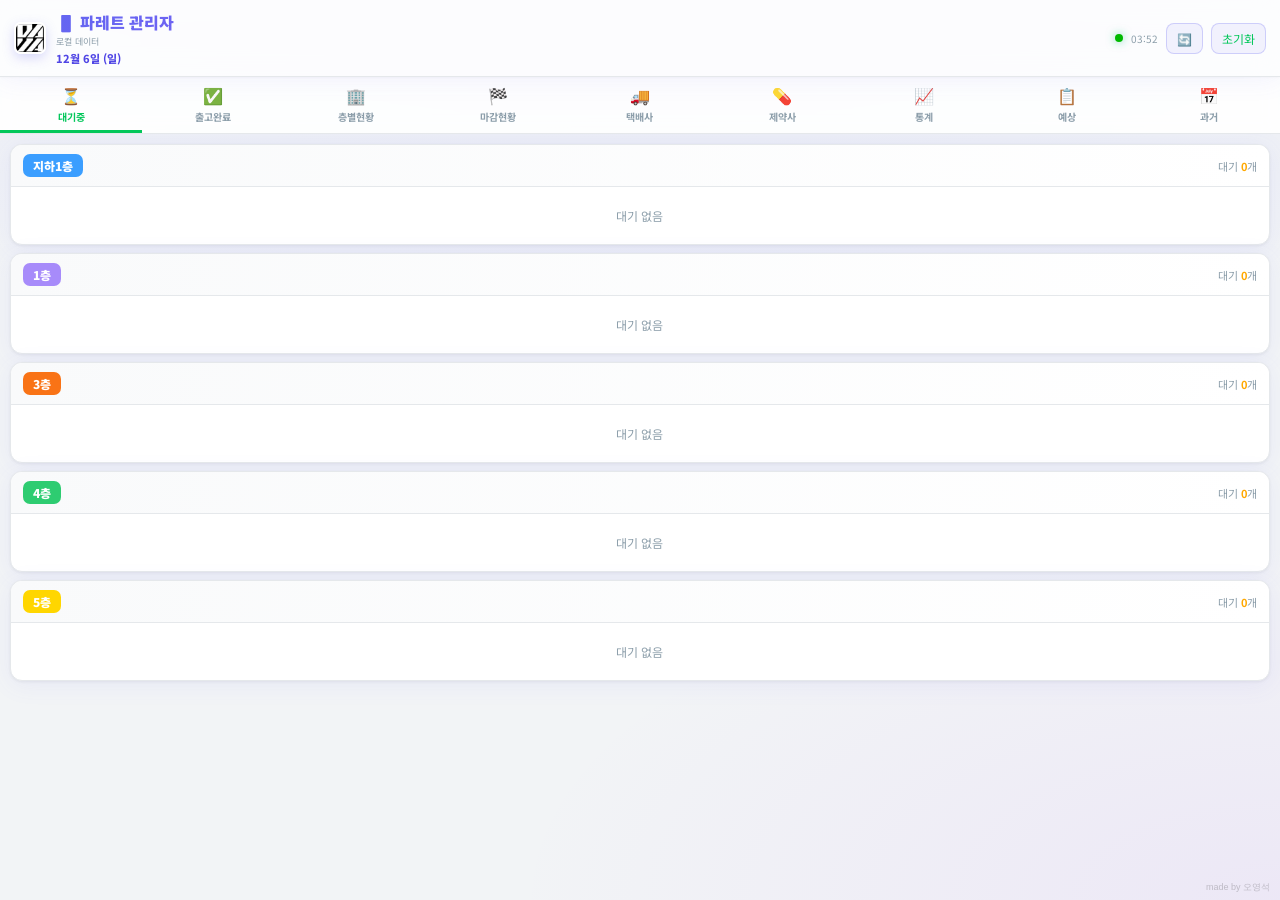
==== commit c3b303c0: "Unify monitor & admin to same 9-tab composition (layout differs by device) Both apps now share the s" ====
--- a/admin.html
+++ b/admin.html
@@ -44,8 +44,10 @@
 
 /* 슬라이더 */
 .pages-outer{overflow:hidden;}
-.pages-slider{display:flex;width:700%;transition:transform .3s cubic-bezier(.4,0,.2,1);}
-.page{width:14.285%;padding:10px 10px 80px;}
+.pages-slider{display:flex;width:900%;transition:transform .3s cubic-bezier(.4,0,.2,1);}
+.page{width:11.111%;padding:10px 10px 80px;}
+.tab-nav{overflow-x:auto;}
+.tab-btn .tab-label{font-size:10px;white-space:nowrap;}
 
 /* 요약 */
 .big-card{background:linear-gradient(135deg,#E8F5EC,#EEF9F1);border:1px solid rgba(3,199,90,.22);border-radius:14px;padding:13px;margin-bottom:10px;position:relative;overflow:hidden;}
@@ -132,24 +134,28 @@
 </div>
 
 <div class="tab-nav">
-  <button class="tab-btn active" onclick="goTab(0,this)"><span class="tab-icon">📊</span><span class="tab-label">통합</span></button>
-  <button class="tab-btn" onclick="goTab(1,this)"><span class="tab-icon">⏳</span><span class="tab-label">전층대기</span></button>
-  <button class="tab-btn" onclick="goTab(2,this)"><span class="tab-icon">🏢</span><span class="tab-label">층별</span></button>
-  <button class="tab-btn" onclick="goTab(3,this)"><span class="tab-icon">🚚</span><span class="tab-label">택배사</span></button>
-  <button class="tab-btn" onclick="goTab(4,this)"><span class="tab-icon">💊</span><span class="tab-label">제약사</span></button>
-  <button class="tab-btn" onclick="goTab(5,this)"><span class="tab-icon">📋</span><span class="tab-label">예상</span></button>
-  <button class="tab-btn" onclick="goTab(6,this)"><span class="tab-icon">📅</span><span class="tab-label">과거</span></button>
+  <button class="tab-btn active" onclick="goTab(0,this)"><span class="tab-icon">⏳</span><span class="tab-label">대기중</span></button>
+  <button class="tab-btn" onclick="goTab(1,this)"><span class="tab-icon">✅</span><span class="tab-label">출고완료</span></button>
+  <button class="tab-btn" onclick="goTab(2,this)"><span class="tab-icon">🏢</span><span class="tab-label">층별현황</span></button>
+  <button class="tab-btn" onclick="goTab(3,this)"><span class="tab-icon">🏁</span><span class="tab-label">마감현황</span></button>
+  <button class="tab-btn" onclick="goTab(4,this)"><span class="tab-icon">🚚</span><span class="tab-label">택배사</span></button>
+  <button class="tab-btn" onclick="goTab(5,this)"><span class="tab-icon">💊</span><span class="tab-label">제약사</span></button>
+  <button class="tab-btn" onclick="goTab(6,this)"><span class="tab-icon">📈</span><span class="tab-label">통계</span></button>
+  <button class="tab-btn" onclick="goTab(7,this)"><span class="tab-icon">📋</span><span class="tab-label">예상</span></button>
+  <button class="tab-btn" onclick="goTab(8,this)"><span class="tab-icon">📅</span><span class="tab-label">과거</span></button>
 </div>
 
 <div class="pages-outer">
-  <div class="pages-slider" id="slider" style="width:700%">
-    <div class="page" id="page0"></div>
-    <div class="page" id="page1"></div>
-    <div class="page" id="page2"></div>
-    <div class="page" id="page3"></div>
-    <div class="page" id="page4"></div>
-    <div class="page" id="page5"></div>
-    <div class="page" id="page6"></div>
+  <div class="pages-slider" id="slider" style="width:900%">
+    <div class="page" id="pWait"></div>
+    <div class="page" id="pShip"></div>
+    <div class="page" id="pFloor"></div>
+    <div class="page" id="pClose"></div>
+    <div class="page" id="pCourier"></div>
+    <div class="page" id="pPharma"></div>
+    <div class="page" id="pStat"></div>
+    <div class="page" id="pExpect"></div>
+    <div class="page" id="pHist"></div>
   </div>
 </div>
 
@@ -270,9 +276,9 @@
   curTab=idx;
   document.querySelectorAll('.tab-btn').forEach(function(b){b.classList.remove('active');});
   btn.classList.add('active');
-  document.getElementById('slider').style.transform='translateX(-'+(idx*14.285)+'%)';;
-  if(idx===5)renderPage5();
-  if(idx===6)renderPage6();;
+  document.getElementById('slider').style.transform='translateX(-'+(idx*(100/9))+'%)';
+  if(idx===7)renderPage5(); // 예상(fetch)
+  if(idx===8)renderPage6(); // 과거(fetch)
 }
 
 function sumAll(filterFloor,filterCourier){
@@ -303,18 +309,20 @@
 }
 
 function render(){
-  renderPage0();
-  renderPage1();
-  renderPage2();
-  renderPage3();
-  renderPage4();
+  renderPage1();      // 대기중 → pWait
+  renderShippedA();   // 출고완료 → pShip
+  renderPage2();      // 층별현황 → pFloor
+  renderClosingA();   // 마감현황 → pClose
+  renderPage3();      // 택배사 → pCourier
+  renderPage4();      // 제약사 → pPharma
+  renderPage0();      // 통계 → pStat
 }
 
 
 var expectData2 = {};
 
 function renderPage5(){
-  var container = document.getElementById('page5');
+  var container = document.getElementById('pExpect');
   fetch(FB_URL+'/expect.json')
     .then(function(r){return r.json();})
     .then(function(d){
@@ -390,7 +398,7 @@
 }
 
 function renderPage6(){
-  var container=document.getElementById('page6');
+  var container=document.getElementById('pHist');
   container.innerHTML='<div style="padding:10px"><div style="text-align:center;padding:16px;color:var(--muted)">📅 로딩 중...</div></div>';
   fetch(FB_URL+'/history.json')
     .then(function(r){return r.json();})
@@ -518,7 +526,7 @@
     html+='</div></div>';
   });
   if(!hasAny) html+='<div class="empty"><div class="empty-icon">📭</div>대기 중인 파레트가 없습니다</div>';
-  document.getElementById('page0').innerHTML=html;
+  document.getElementById('pStat').innerHTML=html;
 }
 
 function renderPage1(){
@@ -553,7 +561,7 @@
     }
     html += '</div>';
   });
-  document.getElementById('page1').innerHTML = html || '<div class="empty"><div class="empty-icon">📭</div>대기 중인 파레트가 없습니다</div>';
+  document.getElementById('pWait').innerHTML = html || '<div class="empty"><div class="empty-icon">📭</div>대기 중인 파레트가 없습니다</div>';
 }
 
 function renderPage2(){
@@ -593,7 +601,7 @@
     html+='</div>';
   });
   if(!hasAny) html='<div class="empty"><div class="empty-icon">🏢</div>대기 중인 파레트가 없습니다</div>';
-  document.getElementById('page2').innerHTML=html;
+  document.getElementById('pFloor').innerHTML=html;
 }
 
 function renderPage3(){
@@ -624,7 +632,7 @@
     html+='</div></div>';
   });
   if(!hasAny) html='<div class="empty"><div class="empty-icon">🚚</div>대기 중인 파레트가 없습니다</div>';
-  document.getElementById('page3').innerHTML=html;
+  document.getElementById('pCourier').innerHTML=html;
 }
 
 function renderPage4(){
@@ -640,7 +648,7 @@
     });
   });
   var pharmas=cfg.pharmas.filter(function(p){return pharmaMap[p];});
-  if(pharmas.length===0){document.getElementById('page4').innerHTML='<div class="empty"><div class="empty-icon">💊</div>데이터가 없습니다</div>';return;}
+  if(pharmas.length===0){document.getElementById('pPharma').innerHTML='<div class="empty"><div class="empty-icon">💊</div>데이터가 없습니다</div>';return;}
   pharmas.forEach(function(pname,pi){
     var pm=pharmaMap[pname];
     var color=PC[pi%PC.length];
@@ -659,7 +667,67 @@
     });
     html+='</div></div>';
   });
-  document.getElementById('page4').innerHTML=html;
+  document.getElementById('pPharma').innerHTML=html;
+}
+
+function hhmmA(iso){ if(!iso)return''; var t=new Date(iso); return String(t.getHours()).padStart(2,'0')+':'+String(t.getMinutes()).padStart(2,'0'); }
+
+/* 출고완료 — 층별로 묶어 표시 (엘베/시간/작업자 포함) */
+function renderShippedA(){
+  var byFloor={}; ALL_FLOORS.forEach(function(f){byFloor[f]=[];});
+  Object.keys(shipments||{}).forEach(function(k){
+    var e=shipments[k]; if(!e||!e.pallets) return;
+    e.pallets.forEach(function(p){ if(byFloor[e.floor]) byFloor[e.floor].push({p:p,elev:e.elevatorName,sentAt:e.sentAt,worker:e.worker}); });
+  });
+  var html='', hasAny=false;
+  ALL_FLOORS.forEach(function(f){
+    var rows=byFloor[f]; if(!rows.length) return; hasAny=true;
+    rows.sort(function(a,b){return (a.sentAt||'')<(b.sentAt||'')?-1:1;});
+    var box=rows.reduce(function(s,r){return s+(r.p.totalBox||0);},0);
+    html+='<div class="card"><div class="card-hdr"><div class="c-bar" style="background:'+FCOLORS[f]+'"></div><div class="c-name">'+FN[f]+'</div>'
+      +'<div class="c-total"><div class="c-plt" style="color:var(--a3)">'+rows.length+'PLT</div><div class="c-box">'+box+'BOX</div></div></div><div class="card-body">';
+    rows.forEach(function(r){
+      var p=r.p, c=cfg.couriers.find(function(x){return x.id===p.courierId;})||{color:'#555',icon:'📦',name:p.courierId||''}, ts=hhmmA(r.sentAt);
+      html+='<div class="plt-row"><div class="pr-dot" style="background:'+c.color+'"></div><div class="pr-info">'
+        +'<div class="pr-top"><div class="pr-no">No.'+p.pltNo+'</div><span style="font-size:9px;color:#fff;background:'+c.color+';border-radius:4px;padding:1px 5px;">'+c.icon+c.name+'</span></div>'
+        +'<div class="pr-items">'+(p.items||[]).map(function(it){return it.pharma+'<span class="pr-item-box"> '+it.box+'박스</span>';}).join(' / ')+'</div>'
+        +'<div style="font-size:10px;color:var(--muted);margin-top:2px;">🚀 '+(r.elev||'출고')+(ts?' · '+ts:'')+(r.worker?' · '+r.worker:'')+'</div>'
+        +'</div><div style="text-align:right;flex-shrink:0;font-size:12px;font-weight:900;">'+(p.totalBox||0)+'BOX</div></div>';
+    });
+    html+='</div></div>';
+  });
+  document.getElementById('pShip').innerHTML = hasAny ? html : '<div class="empty"><div class="empty-icon">✅</div>출고된 파레트가 없습니다</div>';
+}
+
+/* 마감현황 — reports(상세 pallets) 우선, 없으면 notifications(요약) */
+function renderClosingA(){
+  var list=[];
+  Object.keys(reports||{}).forEach(function(k){ var r=reports[k]; if(r&&r.type==='closing') list.push(r); });
+  if(list.length===0 && notifications && typeof notifications==='object'){
+    Object.keys(notifications).forEach(function(f){ var n=notifications[f]; if(n&&n.type==='closing') list.push(n); });
+  }
+  if(list.length===0){ document.getElementById('pClose').innerHTML='<div class="empty"><div class="empty-icon">🏁</div>마감된 층이 없습니다</div>'; return; }
+  list.sort(function(a,b){return (a.closedAt||'')<(b.closedAt||'')?1:-1;});
+  var html='';
+  list.forEach(function(r){
+    var pls=r.pallets||[];
+    var plt=pls.length||r.totalPlt||0;
+    var box=pls.length?pls.reduce(function(s,p){return s+(p.totalBox||0);},0):(r.totalBox||0);
+    var ts=hhmmA(r.closedAt);
+    html+='<div class="card"><div class="card-hdr"><div class="c-bar" style="background:'+FCOLORS[r.floor]+'"></div><div class="c-name">🏁 '+FN[r.floor]+' 마감</div>'
+      +'<div class="c-total"><div class="c-plt" style="color:var(--a3)">'+plt+'PLT</div><div class="c-box">'+box+'BOX</div></div></div><div class="card-body">'
+      +'<div style="font-size:11px;color:var(--muted);margin-bottom:6px;">👷 '+(r.worker||'-')+(ts?' · '+ts+' 마감':'')+'</div>';
+    pls.forEach(function(p){
+      var c=cfg.couriers.find(function(x){return x.id===p.courierId;})||{color:'#555',icon:'📦',name:p.courierId||''};
+      html+='<div class="plt-row"><div class="pr-dot" style="background:'+c.color+'"></div><div class="pr-info">'
+        +'<div class="pr-top"><div class="pr-no">No.'+p.pltNo+'</div><span style="font-size:9px;color:#fff;background:'+c.color+';border-radius:4px;padding:1px 5px;">'+c.icon+c.name+'</span></div>'
+        +'<div class="pr-items">'+(p.items||[]).map(function(it){return it.pharma+'<span class="pr-item-box"> '+it.box+'박스</span>';}).join(' / ')+'</div>'
+        +'</div><div style="text-align:right;flex-shrink:0;font-size:12px;font-weight:900;">'+(p.totalBox||0)+'BOX</div></div>';
+    });
+    if(pls.length===0) html+='<div style="font-size:11px;color:var(--muted);">상세 파레트 정보 없음(요약만 저장됨)</div>';
+    html+='</div></div>';
+  });
+  document.getElementById('pClose').innerHTML=html;
 }
 
 /* ── 초기화 (이중 확인 + 신호 전파) ── */
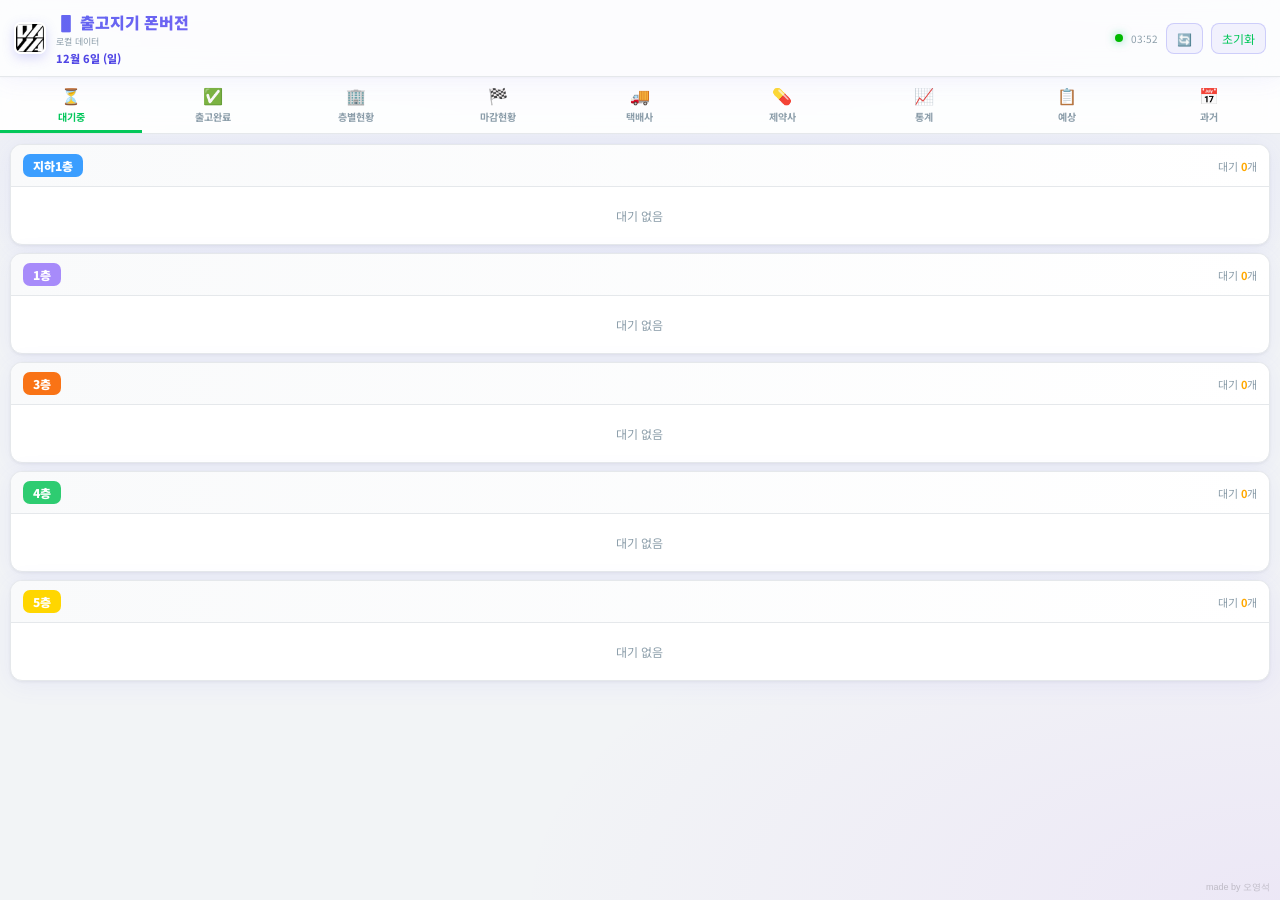
==== commit df30aa2c: "Rename apps to 출고지기 branding - monitor → 출고지기 PC버전 - admin → 출고지기 폰버전 - worker → 출고지기 작업 - settings " ====
--- a/admin.html
+++ b/admin.html
@@ -3,11 +3,11 @@
 <head>
 <meta charset="UTF-8">
 <meta name="viewport" content="width=device-width, initial-scale=1.0, maximum-scale=1.0, user-scalable=no">
-<title>파레트 관리자</title>
+<title>출고지기 폰버전</title>
 <link rel="apple-touch-icon" href="icon-admin.png">
 <meta name="apple-mobile-web-app-capable" content="yes">
 <meta name="apple-mobile-web-app-status-bar-style" content="default">
-<meta name="apple-mobile-web-app-title" content="파레트 관리">
+<meta name="apple-mobile-web-app-title" content="출고지기 폰버전">
 <link rel="manifest" href="manifest-admin.json">
 <link rel="preconnect" href="https://fonts.googleapis.com">
 <link rel="preconnect" href="https://fonts.gstatic.com" crossorigin>
@@ -121,7 +121,7 @@
 <div class="hdr">
   <img src="[data-uri]" style="width:32px;height:32px;border-radius:7px;object-fit:cover;flex-shrink:0;" alt="DAYA">
   <div class="hdr-info">
-    <div class="hdr-title">📱 파레트 관리자</div>
+    <div class="hdr-title">📱 출고지기 폰버전</div>
     <div class="hdr-sub" id="hdrSub">전층 실시간 모니터링</div>
   <div id="adminDate" style="font-size:11px;font-weight:800;color:var(--a5);margin-top:2px;"></div>
   </div>
@@ -323,14 +323,16 @@
 
 function renderPage5(){
   var container = document.getElementById('pExpect');
-  fetch(FB_URL+'/expect.json')
+  fetch(FB_URL+'/expect.json?t='+Date.now())
     .then(function(r){return r.json();})
     .then(function(d){
       if(!d||!d.data||!Object.keys(d.data).some(function(k){return d.data[k]>0;})){
-        container.innerHTML='<div style="padding:10px"><div style="text-align:center;padding:30px;color:var(--muted);font-size:13px;">예상 데이터가 없습니다<br><small>작업자앱 예상 탭에서 입력</small></div></div>';
+        container.innerHTML='<div style="padding:10px"><div style="text-align:center;padding:30px;color:var(--muted);font-size:13px;">예상 데이터가 없습니다<br><small>출고지기 작업 앱 예상 탭에서 입력</small></div></div>';
         return;
       }
       expectData2 = d.data||{};
+      var expStatus = d.status||{};
+      var confFloors = ALL_FLOORS.filter(function(f){return expStatus[f]&&expStatus[f].state==='confirmed';});
       var meta = d;
 
       // 총합 계산
@@ -349,6 +351,11 @@
       html+='<div style="background:rgba(59,158,255,.1);border:1px solid rgba(59,158,255,.25);border-radius:10px;padding:10px;text-align:center;"><div style="font-size:10px;color:var(--a1);font-weight:700;">📊 달성률</div><div style="font-size:22px;font-weight:900;color:'+(pct>=100?'var(--a3)':pct>=50?'var(--a5)':'var(--red)')+';">'+pct+'%</div></div>';
       html+='</div>';
 
+      // 확정 상태 배너
+      html+='<div style="background:var(--card2);border:1px solid var(--border);border-radius:10px;padding:8px 11px;margin-bottom:12px;font-size:11px;font-weight:700;display:flex;align-items:center;gap:6px;flex-wrap:wrap;">'
+        +'<span style="color:var(--muted)">확정:</span>'
+        +(confFloors.length?confFloors.map(function(f){return '<span style="background:var(--a3);color:#053;border-radius:5px;padding:2px 7px;font-weight:900;">🟢 '+FN[f]+'</span>';}).join(' '):'<span style="color:var(--a5)">전부 예상중</span>')
+        +'<span style="margin-left:auto;color:var(--muted);">'+confFloors.length+'/'+ALL_FLOORS.length+'층</span></div>';
       // 층별 비교
       html+='<div style="font-size:11px;font-weight:700;color:var(--muted);margin-bottom:7px;">층별 예상 vs 실제</div>';
       ALL_FLOORS.forEach(function(floor){
@@ -369,6 +376,7 @@
         html+='<div style="background:var(--card);border:1px solid var(--border);border-radius:10px;padding:9px 11px;margin-bottom:7px;">'
           +'<div style="display:flex;align-items:center;gap:8px;margin-bottom:7px;">'
             +'<div style="background:'+FCOLORS[floor]+';color:#fff;border-radius:6px;padding:3px 9px;font-size:11px;font-weight:900;">'+FN[floor]+'</div>'
+            +(expStatus[floor]&&expStatus[floor].state==='confirmed'?'<span style="background:var(--a3);color:#053;border-radius:5px;padding:2px 7px;font-size:9px;font-weight:900;">🟢확정</span>':'<span style="background:var(--a5)22;color:var(--a5);border-radius:5px;padding:2px 7px;font-size:9px;font-weight:800;">🟡예상중</span>')
             +(floorExp>0?'<div style="font-size:11px;color:var(--muted);">예상 <strong style="color:var(--a4);">'+floorExp+'</strong></div>':'')
             +'<div style="font-size:11px;color:var(--muted);">실제 <strong style="color:var(--a3);">'+floorAct+'</strong></div>'
             +(floorExp>0?'<div style="font-size:11px;font-weight:800;color:'+diffColor+';margin-left:auto;">'+(diff>=0?'+':'')+diff+' ('+pctF+'%)</div>':'')
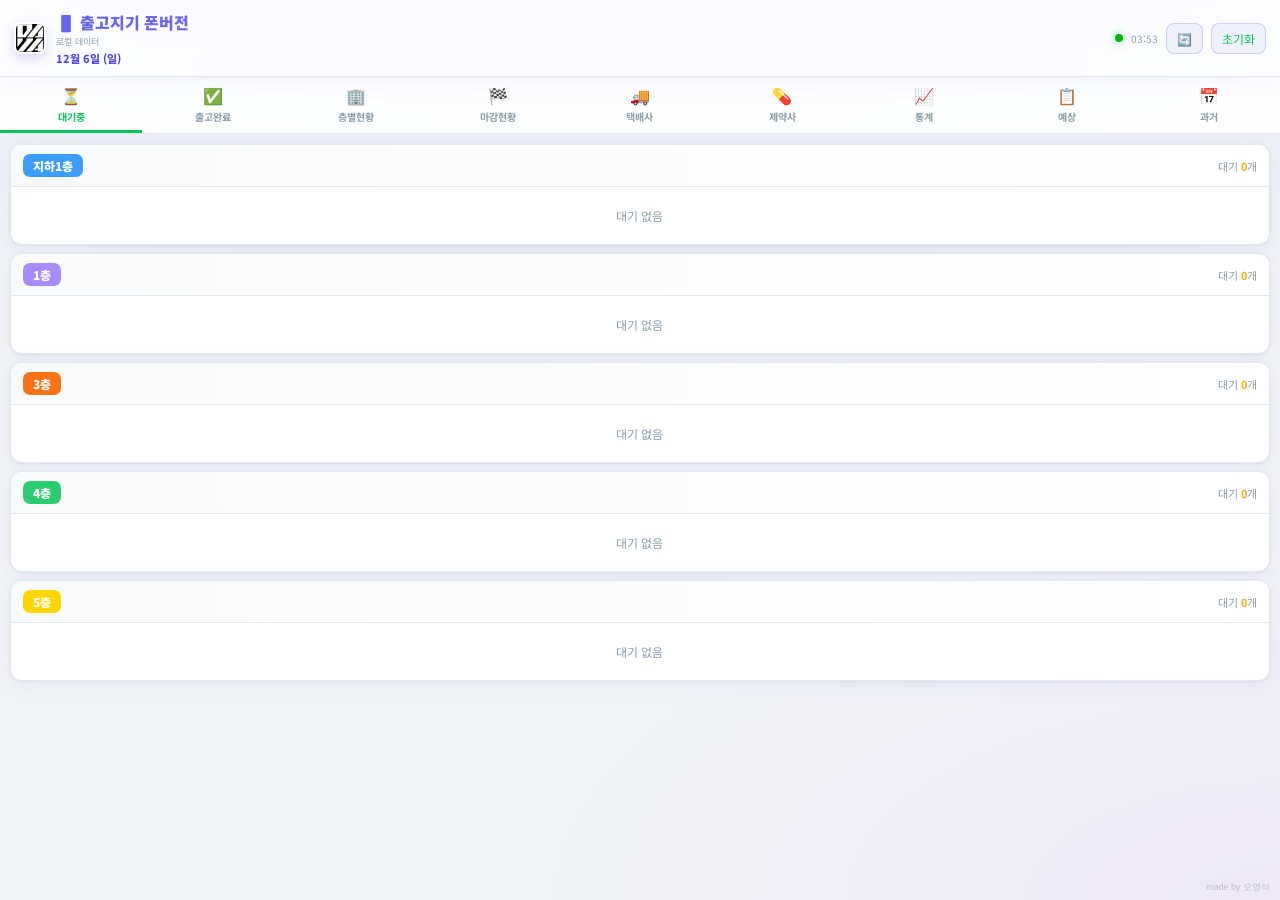
==== commit 670c7899: "Rename icon images to match 출고지기 branding - icon-monitor* → icon-pc*  (PC버전) - icon-admin*   → icon-" ====
--- a/admin.html
+++ b/admin.html
@@ -4,7 +4,7 @@
 <meta charset="UTF-8">
 <meta name="viewport" content="width=device-width, initial-scale=1.0, maximum-scale=1.0, user-scalable=no">
 <title>출고지기 폰버전</title>
-<link rel="apple-touch-icon" href="icon-admin.png">
+<link rel="apple-touch-icon" href="icon-phone.png">
 <meta name="apple-mobile-web-app-capable" content="yes">
 <meta name="apple-mobile-web-app-status-bar-style" content="default">
 <meta name="apple-mobile-web-app-title" content="출고지기 폰버전">
